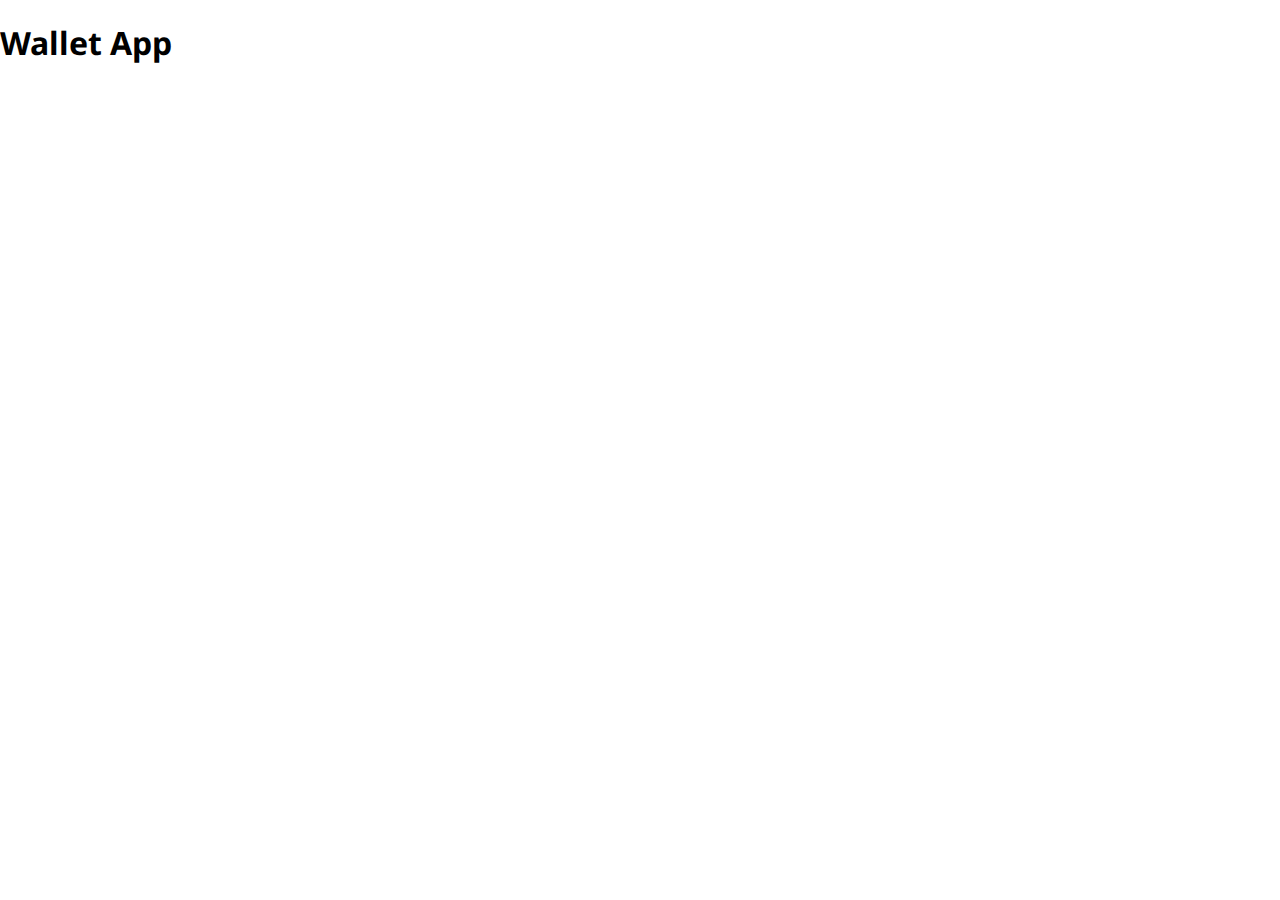
==== index.html @ e3865678 "initial commit" ====
<!DOCTYPE html>
<html>
  <head>
    <title>Wallet App - Login</title>
    <link rel="stylesheet" href="styles.css"/>
    <script src="index.js"></script>
  </head>
  <body>
    <h1>Wallet App</h1>
  </body>
</html>
---- styles.css ----
@import url('https://fonts.googleapis.com/css2?family=Noto+Sans:ital,wght@0,100;0,200;0,300;0,400;0,500;0,600;0,700;0,800;0,900;1,100;1,200;1,300;1,400;1,500;1,600;1,700;1,800;1,900&display=swap');

body {
  padding: 0px;
  margin: 0px;
  font-family:'Noto Sans', sans-serif;
}

h1 {
  font-family:'Noto Sans', sans-serif;;
}
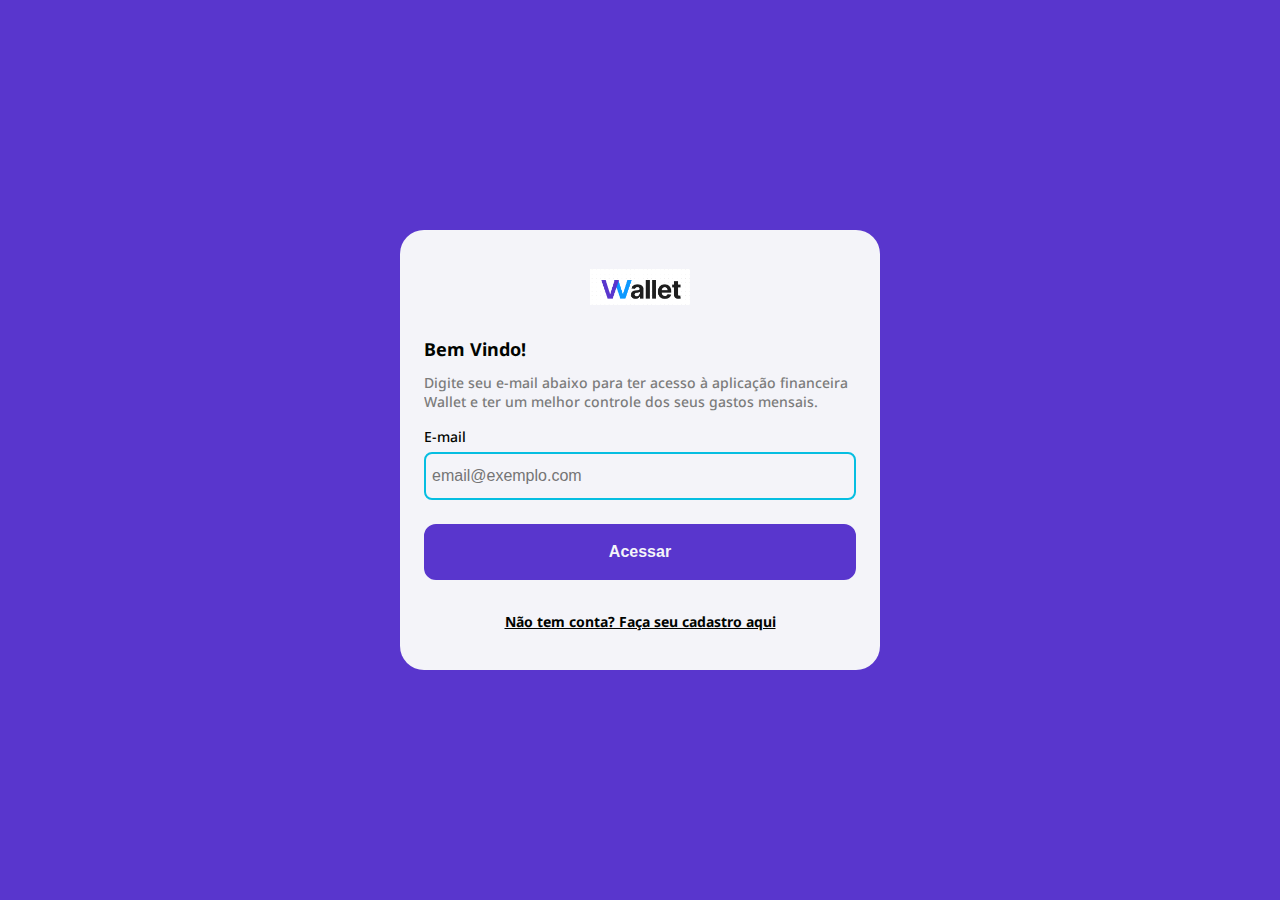
==== commit 1204e05a: "feat implement UI for auth screen" ====
--- a/index.html
+++ b/index.html
@@ -6,6 +6,27 @@
     <script src="index.js"></script>
   </head>
   <body>
-    <h1>Wallet App</h1>
+    <div class="auth-container">
+      <div class="auth-content">
+        <div class="auth-content-contaier">
+          <img class="logo" src="src/img/icons/icone-app.png"/>
+          <h3 class="full-width text-left mt larger">Bem Vindo!</h3>
+          <p class="mt small">
+            Digite seu e-mail abaixo para ter acesso à aplicação financeira 
+            Wallet e ter um melhor controle dos seus gastos mensais.
+          </p>
+          <label class="mt" for="input-email">E-mail</label>
+          <input 
+            placeholder="email@exemplo.com" 
+            class="mt smaller" 
+            id="input-email"
+            name="input-email"
+            type="email"  
+          />
+          <button class="full-width mt large">Acessar</button>
+          <a class="mt larger">Não tem conta? Faça seu cadastro aqui</a>
+        </div>
+      </div>
+    </div>
   </body>
 </html>--- a/styles.css
+++ b/styles.css
@@ -4,8 +4,158 @@
   padding: 0px;
   margin: 0px;
   font-family:'Noto Sans', sans-serif;
+  color: #010400;
 }
 
 h1 {
-  font-family:'Noto Sans', sans-serif;;
+  font-size: 40px;
+  font-weight: bolder;
+  margin: 0px;
+  padding: 0px;
+}
+
+h2 {
+  font-size: 24px;
+  font-weight: bold;
+  margin: 0px;
+  padding: 0px;
+}
+
+h3 {
+  font-size: 18px;
+  font-weight: bold;
+  margin: 0px;
+  padding: 0px;
+}
+
+h4 {
+  font-size: 16px;
+  color: #7c7c7c;
+  font-weight: 700r;
+  margin: 0px;
+  padding: 0px;
+}
+
+p {
+  font-size: 14px;
+  font-weight: 500;
+  color: #7c7c7c;
+  margin: 0px;
+  padding: 0px;
+}
+
+label {
+  width: 100%;
+  font-size: 14px;
+  font-weight: 500;
+}
+
+a {
+  font-size: 14px;
+  font-weight: 700;
+  text-decoration: underline;
+}
+
+button {
+  background-color: #5936cd;
+  height: 56px;
+  width: 432px;
+  border-radius: 12px;
+  color: #f4f4f9;
+  font-weight: bold;
+  font-size: 16px;
+  border-color: #5936cd;
+  border-width: 2px;
+  border-style: solid;
+}
+
+button.small {
+  background-color: #f4f4f9;
+  color: #010400;
+  font-size: 14px;
+  border-radius: 8px;
+  width: 90px;
+  height: 36px;
+}
+
+input {
+  background-color: #f4f4f9;
+  width: 100%;
+  height: 48px;
+  border-color: #06bee1;
+  border-width: 2px;
+  border-style: solid;
+  border-radius: 8px;
+  color: #010400;
+  font-size: 16px;
+  padding: 6px;
+  box-sizing: border-box;
+}
+
+.full-width {
+  width: 100%;
+}
+
+.text-center {
+  text-align: center;
+}
+
+.text-left {
+  text-align: left;
+}
+
+.mt {
+  margin-top: 16px;
+}
+
+.mt.larger {
+  margin-top: 32px;
+}
+
+.mt.large {
+  margin-top: 24px;
+}
+
+.mt.small {
+  margin-top: 12px;
+}
+
+.mt.smaller {
+  margin-top: 6px;
+}
+
+.logo {
+  width: 100px;
+  height: auto;
+}
+
+.auth-container {
+  width: 100vw;
+  height: 100vh;
+  display: flex;
+  align-items: center;
+  justify-content: center;
+  background-color: #5936cd;
+}
+
+.auth-content {
+  display: flex;
+  align-items: center;
+  justify-content: center;
+  width: 480px;
+  height: auto;
+  min-height: 440px;
+  border-radius: 24px;
+  background-color: #f4f4f9;
+
+}
+
+.auth-content-contaier {
+  display: flex;
+  flex-direction: column;
+  align-items: center;
+  justify-content: center;
+  width: 100%;
+  height: 100%;
+  padding: 24px;
 }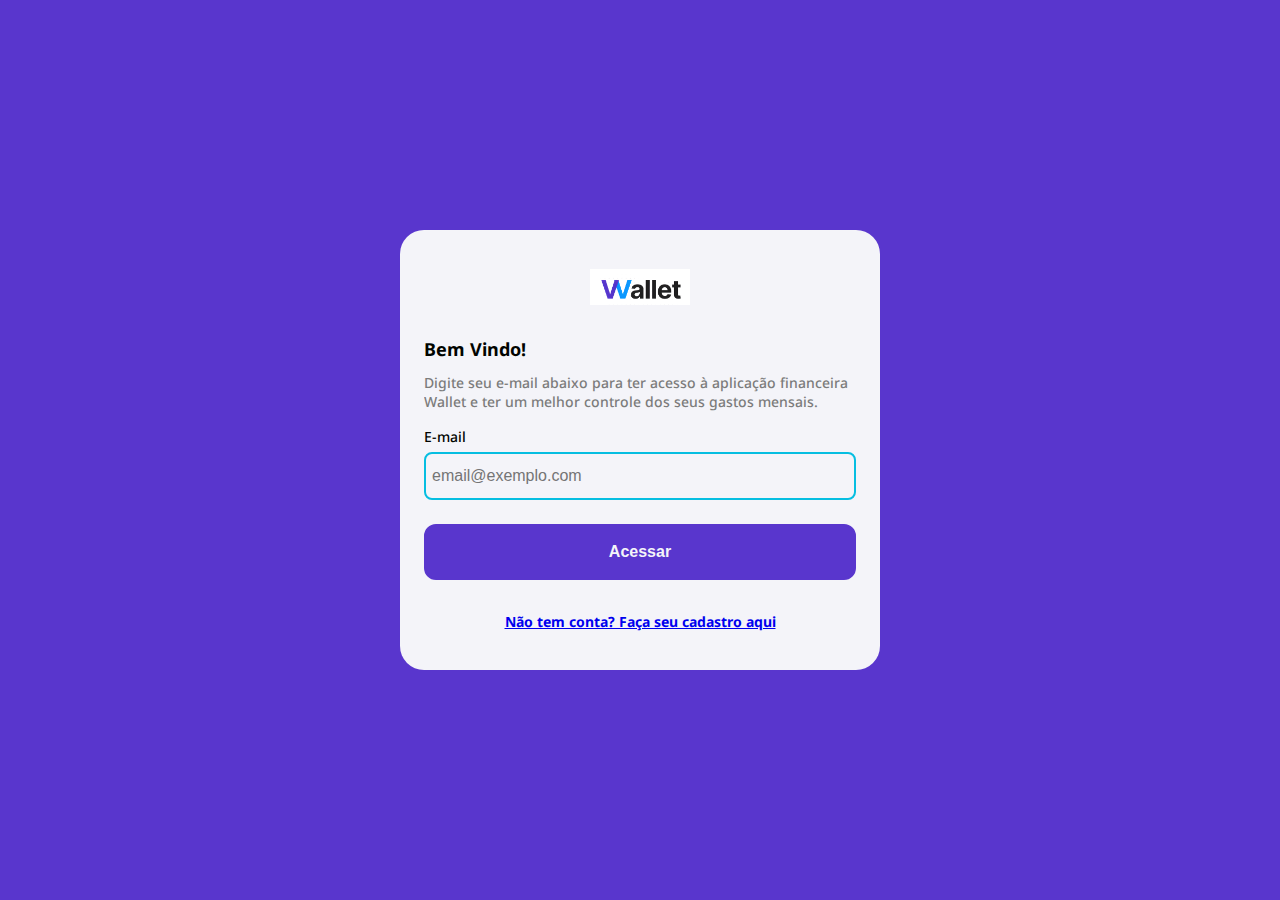
==== commit 7d50aa8e: "feat: register implemented with api connection" ====
--- a/index.html
+++ b/index.html
@@ -9,7 +9,7 @@
     <div class="auth-container">
       <div class="auth-content">
         <div class="auth-content-contaier">
-          <img class="logo" src="src/img/icons/icone-app.png"/>
+          <img class="logo" src="src/icons/icone-app.png"/>
           <h3 class="full-width text-left mt larger">Bem Vindo!</h3>
           <p class="mt small">
             Digite seu e-mail abaixo para ter acesso à aplicação financeira 
@@ -23,8 +23,8 @@
             name="input-email"
             type="email"  
           />
-          <button class="full-width mt large">Acessar</button>
-          <a class="mt larger">Não tem conta? Faça seu cadastro aqui</a>
+          <button onclick="onClickLogin()" class="full-width mt large">Acessar</button>
+          <a href="src/pages/register/index2.html" class="mt larger">Não tem conta? Faça seu cadastro aqui</a>
         </div>
       </div>
     </div>
--- a/styles.css
+++ b/styles.css
@@ -67,6 +67,7 @@
   border-color: #5936cd;
   border-width: 2px;
   border-style: solid;
+  cursor: pointer;
 }
 
 button.small {
